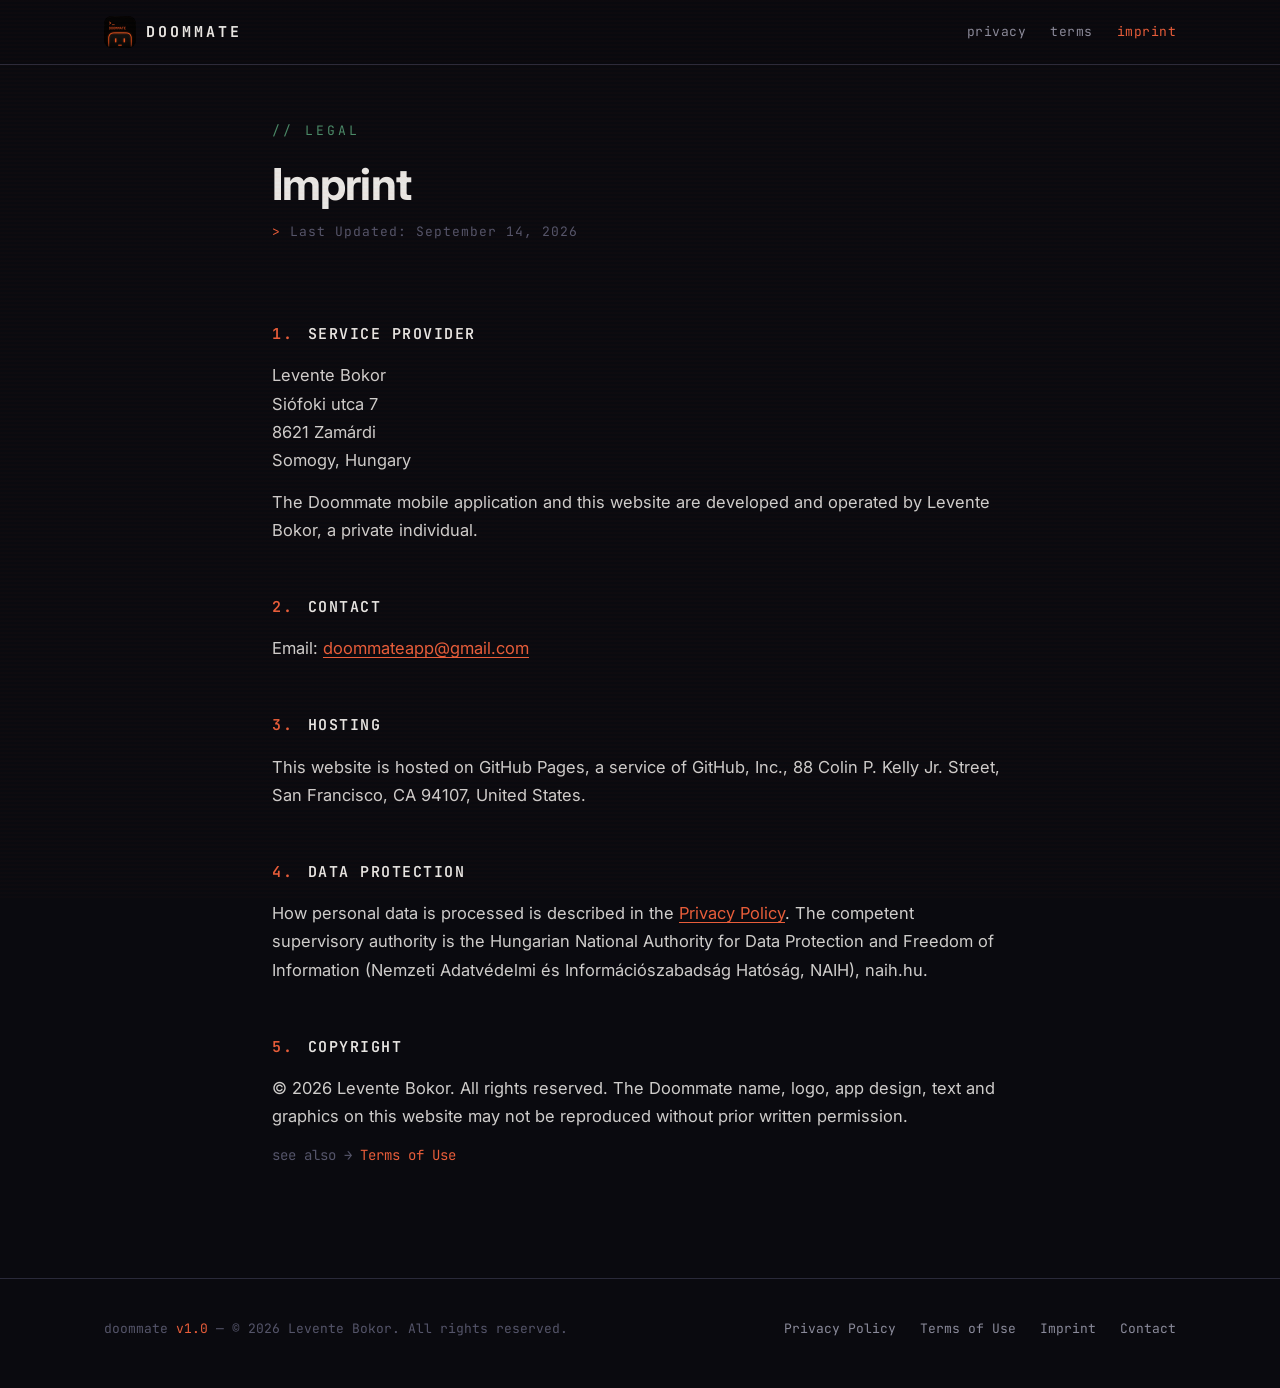
==== imprint/index.html @ 2afd4d6d "created website" ====
<!DOCTYPE html>
<html lang="en">
<head>
  <meta charset="UTF-8">
  <meta name="viewport" content="width=device-width, initial-scale=1.0">
  <title>Imprint · Doommate</title>
  <meta name="description" content="Service provider information for Doommate.">
  <meta name="theme-color" content="#0a0a0f">
  <link rel="canonical" href="https://jrcnn.github.io/doommate-site/imprint/">
  <link rel="icon" type="image/png" sizes="32x32" href="../assets/img/favicon-32.png">
  <link rel="icon" type="image/png" sizes="64x64" href="../assets/img/icon-64.png">
  <link rel="apple-touch-icon" href="../assets/img/apple-touch-icon.png">
  <link rel="preconnect" href="https://fonts.googleapis.com">
  <link rel="preconnect" href="https://fonts.gstatic.com" crossorigin>
  <link rel="stylesheet" href="https://fonts.googleapis.com/css2?family=Inter:wght@400;500;600;700;800&family=JetBrains+Mono:wght@400;500;600;700&display=swap">
  <link rel="stylesheet" href="../assets/css/site.css">
  <link rel="stylesheet" href="../assets/css/legal.css">
</head>
<body>
  <a class="skip-link" href="#main">Skip to content</a>

  <header class="site-header">
    <div class="wrap">
      <a class="brand" href="../" aria-label="Doommate home">
        <img src="../assets/img/icon-64.png" alt="" width="32" height="32">
        <span>Doommate</span>
      </a>
      <nav class="nav" aria-label="Primary">
        <a href="../privacy/">privacy</a>
        <a href="../terms/">terms</a>
        <a href="../imprint/" aria-current="page">imprint</a>
      </nav>
    </div>
  </header>

  <!-- Service provider information (Hungary: Act CVIII of 2001, s. 4).
       If a sole-proprietor registration number or tax number exists, add it under section 1. -->
  <main id="main" class="wrap legal legal--single">
    <header class="doc-head">
      <p class="section-label">// legal</p>
      <h1>Imprint</h1>
      <p class="updated">Last Updated: September 14, 2026</p>
    </header>

    <article class="doc">
      <h2 id="section-1"><span class="num">1.</span> Service Provider</h2>
      <p>
        Levente Bokor<br>
        Siófoki utca 7<br>
        8621 Zamárdi<br>
        Somogy, Hungary
      </p>
      <p>The Doommate mobile application and this website are developed and operated by Levente Bokor, a private individual.</p>

      <h2 id="section-2"><span class="num">2.</span> Contact</h2>
      <p>Email: <a href="mailto:doommateapp@gmail.com">doommateapp@gmail.com</a></p>

      <h2 id="section-3"><span class="num">3.</span> Hosting</h2>
      <p>This website is hosted on GitHub Pages, a service of GitHub, Inc., 88 Colin P. Kelly Jr. Street, San Francisco, CA 94107, United States.</p>

      <h2 id="section-4"><span class="num">4.</span> Data Protection</h2>
      <p>How personal data is processed is described in the <a href="../privacy/">Privacy Policy</a>. The competent supervisory authority is the Hungarian National Authority for Data Protection and Freedom of Information (Nemzeti Adatvédelmi és Információszabadság Hatóság, NAIH), naih.hu.</p>

      <h2 id="section-5"><span class="num">5.</span> Copyright</h2>
      <p>© 2026 Levente Bokor. All rights reserved. The Doommate name, logo, app design, text and graphics on this website may not be reproduced without prior written permission.</p>

      <p class="doc-sibling">see also → <a href="../terms/">Terms of Use</a></p>
    </article>
  </main>

  <footer class="site-footer">
    <div class="wrap">
      <p class="sig">doommate <span class="ver">v1.0</span> — © 2026 Levente Bokor. All rights reserved.</p>
      <nav aria-label="Footer">
        <a href="../privacy/">Privacy Policy</a>
        <a href="../terms/">Terms of Use</a>
        <a href="../imprint/">Imprint</a>
        <a href="mailto:doommateapp@gmail.com">Contact</a>
      </nav>
    </div>
  </footer>
</body>
</html>
---- assets/css/site.css ----
/* Doommate site — design tokens mirror Doommate/DesignSystem/Theme.swift */

:root {
  --bg-deep: #0a0a0f;
  --bg-surface: #12121a;
  --bg-card: #1a1a25;
  --bg-card-hover: #22222f;
  --accent: #E85D3A;
  --accent-dim: rgba(232, 93, 58, 0.15);
  --accent-glow: rgba(232, 93, 58, 0.30);
  --cyan: #4ECDC4;
  --cyan-dim: rgba(78, 205, 196, 0.15);
  --green: #3A9E5C;
  --green-dim: rgba(58, 158, 92, 0.15);
  --yellow: #F2C94C;
  --yellow-dim: rgba(242, 201, 76, 0.15);
  --red: #C0392B;
  --red-dim: rgba(192, 57, 43, 0.15);
  --text-primary: #E8E6E3;
  --text-secondary: #8A8A9A;
  --text-dim: #55556A;
  --comment: #4A8A68;
  --border: #2A2A3A;

  --dialog-normal: #E8E6E3;
  --dialog-emphasis: #4ECDC4;
  --dialog-sass: #F2C94C;
  --dialog-error: #FF5B5B;

  --mono: 'JetBrains Mono', ui-monospace, 'SF Mono', Menlo, Consolas, monospace;
  --sans: 'Inter', system-ui, -apple-system, 'Segoe UI', Roboto, sans-serif;

  --radius-panel: 10px;
  --radius-card: 12px;
  --page: 1120px;
  color-scheme: dark;
}

* { box-sizing: border-box; }

html { scroll-behavior: smooth; }
@media (prefers-reduced-motion: reduce) { html { scroll-behavior: auto; } }

body {
  margin: 0;
  background: var(--bg-deep);
  color: var(--text-primary);
  font-family: var(--sans);
  font-size: 16px;
  line-height: 1.6;
  -webkit-font-smoothing: antialiased;
  /* clip, not hidden: hidden turns <body> into a scroll container and breaks the sticky header */
  overflow-x: clip;
}

/* Scanline texture — same stripe as DMScanlineOverlay, a touch stronger for desktop panels */
body::after {
  content: '';
  position: fixed;
  inset: 0;
  background: repeating-linear-gradient(
    0deg,
    transparent,
    transparent 2px,
    rgba(232, 93, 58, 0.018) 2px,
    rgba(232, 93, 58, 0.018) 4px
  );
  pointer-events: none;
  z-index: 100;
}

img { max-width: 100%; display: block; }

a { color: var(--accent); text-underline-offset: 3px; }
a:hover { color: #ff7a57; }
:focus-visible { outline: 2px solid var(--cyan); outline-offset: 3px; border-radius: 4px; }

::selection { background: var(--accent); color: #fff; }

.wrap {
  max-width: var(--page);
  margin: 0 auto;
  padding: 0 24px;
}

.skip-link {
  position: absolute;
  left: -9999px;
  top: 8px;
  background: var(--accent);
  color: #fff;
  padding: 8px 14px;
  border-radius: 8px;
  font-family: var(--mono);
  z-index: 200;
}
.skip-link:focus { left: 8px; }

/* ── Header ───────────────────────────────────────────── */

.site-header {
  position: sticky;
  top: 0;
  z-index: 50;
  background: rgba(10, 10, 15, 0.82);
  backdrop-filter: blur(12px);
  -webkit-backdrop-filter: blur(12px);
  border-bottom: 1px solid var(--border);
}

.site-header .wrap {
  display: flex;
  align-items: center;
  justify-content: space-between;
  height: 64px;
  gap: 16px;
}

.brand {
  display: flex;
  align-items: center;
  gap: 10px;
  text-decoration: none;
  color: var(--text-primary);
  font-family: var(--mono);
  font-weight: 700;
  font-size: 15px;
  letter-spacing: 3px;
  text-transform: uppercase;
}
.brand:hover { color: var(--text-primary); }
.brand img { width: 32px; height: 32px; border-radius: 8px; }

.nav {
  display: flex;
  align-items: center;
  gap: 24px;
  font-family: var(--mono);
  font-size: 13px;
}
.nav a {
  color: var(--text-secondary);
  text-decoration: none;
  letter-spacing: 0.5px;
}
.nav a:hover, .nav a[aria-current="page"] { color: var(--accent); }

@media (max-width: 640px) {
  .nav .nav-optional { display: none; }
  .nav { gap: 16px; font-size: 12px; }
  .brand span { display: none; }
}

/* ── Shared primitives from the app ───────────────────── */

.sys-line {
  font-family: var(--mono);
  font-size: 13px;
  color: var(--text-dim);
  letter-spacing: 2px;
}
.sys-line .ver { color: var(--accent); }

.screen-label {
  font-family: var(--mono);
  font-size: 13px;
  font-weight: 600;
  letter-spacing: 4px;
  text-transform: uppercase;
  color: var(--accent);
}
.screen-label.dim { color: var(--text-dim); }
.screen-label.cyan { color: var(--cyan); }

.section-label {
  font-family: var(--mono);
  font-size: 13px;
  color: var(--comment);
  letter-spacing: 3px;
  text-transform: uppercase;
  margin: 0 0 14px;
}

.terminal-msg {
  background: var(--bg-surface);
  border: 1px solid var(--border);
  border-radius: var(--radius-panel);
  padding: 16px 20px 18px 22px;
  position: relative;
  overflow: hidden;
}
.terminal-msg::before {
  content: '';
  position: absolute;
  top: 0; left: 0;
  width: 4px;
  height: 100%;
  background: var(--accent);
}
.terminal-msg .prompt {
  font-family: var(--mono);
  font-size: 13px;
  color: var(--accent);
  letter-spacing: 1.5px;
  text-transform: uppercase;
  margin-bottom: 8px;
}
.terminal-msg .msg-text {
  font-family: var(--mono);
  font-size: 15px;
  color: var(--dialog-normal);
  line-height: 1.65;
  letter-spacing: -0.1px;
  margin: 0;
}
.msg-text .c-emphasis { color: var(--dialog-emphasis); font-weight: 700; }
.msg-text .c-sass { color: var(--dialog-sass); }
.msg-text .c-error { color: var(--dialog-error); text-shadow: 1px 0 rgba(78,205,196,0.45), -1px 0 rgba(232,93,58,0.45); }

.cursor {
  display: inline-block;
  width: 0.55em;
  height: 1.1em;
  background: var(--accent);
  margin-left: 2px;
  vertical-align: text-bottom;
  animation: blink 1s step-end infinite;
}
@keyframes blink { 50% { opacity: 0; } }

.card {
  background: var(--bg-card);
  border: 1px solid var(--border);
  border-radius: var(--radius-card);
}

.btn {
  display: inline-flex;
  flex-direction: column;
  align-items: center;
  justify-content: center;
  gap: 4px;
  padding: 16px 32px;
  border-radius: var(--radius-card);
  text-decoration: none;
  position: relative;
  overflow: hidden;
  border: none;
  text-align: center;
}
.btn .btn-text {
  font-family: var(--mono);
  font-size: 15px;
  font-weight: 600;
  letter-spacing: 3px;
  margin-right: -3px; /* cancels the trailing letter-spacing so the label centres */
  text-transform: uppercase;
}
.btn .btn-sub {
  font-family: var(--mono);
  font-size: 12px;
  letter-spacing: 0.5px;
}
.btn-primary { background: var(--accent); color: #fff; }
.btn-primary:hover { color: #fff; background: #f0673f; }
.btn-primary .btn-sub { color: rgba(255,255,255,0.72); }
.btn-primary::after {
  content: '';
  position: absolute;
  top: 0; left: -100%;
  width: 50%;
  height: 100%;
  background: linear-gradient(90deg, transparent, rgba(255,255,255,0.12), transparent);
  animation: shimmer 3.2s ease-in-out infinite;
}
@keyframes shimmer { 0% { left: -100%; } 100% { left: 200%; } }

@media (prefers-reduced-motion: reduce) {
  .btn-primary::after, .cursor { animation: none; }
}

/* ── Footer ───────────────────────────────────────────── */

.site-footer {
  border-top: 1px solid var(--border);
  margin-top: 96px;
  padding: 40px 0 48px;
  font-family: var(--mono);
  font-size: 13px;
  color: var(--text-dim);
}
.site-footer .wrap {
  display: flex;
  flex-wrap: wrap;
  justify-content: space-between;
  gap: 20px 32px;
}
.site-footer nav { display: flex; flex-wrap: wrap; gap: 8px 24px; }
.site-footer a { color: var(--text-secondary); text-decoration: none; }
.site-footer a:hover { color: var(--accent); }
.site-footer .sig { color: var(--text-dim); margin: 0; }
.site-footer .sig .ver { color: var(--accent); }

/* Phones: signature over links, both centred */
@media (max-width: 640px) {
  .site-footer .wrap {
    flex-direction: column;
    align-items: center;
    text-align: center;
    gap: 16px;
  }
  .site-footer nav { justify-content: center; }
}
---- assets/css/legal.css ----
/* Legal pages (/privacy, /terms) — the documents' own class names are kept intact */

.legal {
  display: grid;
  grid-template-columns: 250px minmax(0, 46rem);
  grid-template-areas:
    "toc head"
    "toc doc";
  justify-content: center;
  column-gap: 64px;
  padding-top: 56px;
}
.doc-head { grid-area: head; }
.toc      { grid-area: toc; }
.doc      { grid-area: doc; }

/* ── Contents ─────────────────────────────────────────── */

.toc {
  position: sticky;
  top: 96px;
  align-self: start;
  max-height: calc(100vh - 120px);
  overflow-y: auto;
  scrollbar-width: thin;
  scrollbar-color: var(--border) transparent;
}
.toc summary {
  font-family: var(--mono);
  font-size: 12px;
  color: var(--text-secondary);
  letter-spacing: 2.5px;
  text-transform: uppercase;
  cursor: pointer;
  list-style: none;
  margin-bottom: 14px;
}
.toc summary::-webkit-details-marker { display: none; }
.toc summary::after { content: ' ▾'; color: var(--text-dim); }
.toc[open] summary::after { content: ' ▴'; }
.toc ol {
  list-style: none;
  margin: 0;
  padding: 0 0 0 12px;
  border-left: 1px solid var(--border);
}
.toc li { margin: 0; }
.toc a {
  display: block;
  padding: 5px 0;
  font-size: 13.5px;
  line-height: 1.4;
  color: var(--text-secondary);
  text-decoration: none;
}
.toc a:hover { color: var(--accent); }
.toc .n {
  font-family: var(--mono);
  font-size: 12px;
  color: var(--text-dim);
  display: inline-block;
  min-width: 2.2em;
}

/* Narrow: title first, then the contents, then the document */
@media (max-width: 1024px) {
  .legal {
    grid-template-columns: minmax(0, 46rem);
    grid-template-areas:
      "head"
      "toc"
      "doc";
    padding-top: 40px;
  }
  .toc {
    position: static;
    max-height: none;
    background: var(--bg-card);
    border: 1px solid var(--border);
    border-radius: var(--radius-card);
    padding: 14px 18px 0;
    margin: 0 0 32px;
  }
  .toc summary { margin-bottom: 14px; }
  .toc ol { padding-bottom: 14px; }
}

/* Short documents (imprint): no contents list, one column at every width */
.legal.legal--single {
  grid-template-columns: minmax(0, 46rem);
  grid-template-areas:
    "head"
    "doc";
}

/* ── Document ─────────────────────────────────────────── */

.doc {
  font-size: 16.5px;
  line-height: 1.7;
  color: #cfcdcb;
}

.doc-head .section-label { margin-bottom: 18px; }

.doc-head h1 {
  font-family: var(--sans);
  font-size: clamp(32px, 4.4vw, 44px);
  font-weight: 700;
  letter-spacing: -0.02em;
  line-height: 1.1;
  color: var(--text-primary);
  margin: 0 0 14px;
}

.doc-head .updated {
  font-family: var(--mono);
  font-size: 13px;
  color: var(--text-dim);
  letter-spacing: 1px;
  margin: 0 0 28px;
}
.doc-head .updated::before { content: '> '; color: var(--accent); }

.doc .preamble {
  padding-bottom: 12px;
  border-bottom: 1px solid var(--border);
}

.doc h2 {
  font-family: var(--mono);
  font-size: 15px;
  font-weight: 600;
  letter-spacing: 1.5px;
  text-transform: uppercase;
  line-height: 1.5;
  color: var(--text-primary);
  margin: 52px 0 16px;
  scroll-margin-top: 88px;
}
.doc h2 .num { color: var(--accent); margin-right: 4px; }

.doc h3 {
  font-family: var(--sans);
  font-size: 17px;
  font-weight: 600;
  color: var(--text-primary);
  margin: 30px 0 10px;
}

.doc p { margin: 0 0 14px; }

.doc a { color: var(--accent); }

.doc strong, .doc .field { font-weight: 600; color: var(--text-primary); }

.doc .note {
  color: var(--text-secondary);
  font-size: 15.5px;
  border-left: 2px solid var(--border);
  padding-left: 14px;
}

.doc .caps { text-transform: uppercase; font-size: 0.94em; }

.doc ul {
  margin: 0 0 16px;
  padding-left: 22px;
}
.doc li { margin-bottom: 8px; padding-left: 4px; }
.doc li:last-child { margin-bottom: 0; }
.doc li::marker { color: var(--accent); }
.doc ul.plain { list-style: square; }

.doc code {
  font-family: var(--mono);
  font-size: 0.86em;
  color: var(--cyan);
  background: var(--bg-card);
  border: 1px solid var(--border);
  padding: 1px 6px;
  border-radius: 4px;
}

.doc .table-scroll {
  overflow-x: auto;
  margin: 0 0 18px;
  background: var(--bg-card);
  border: 1px solid var(--border);
  border-radius: var(--radius-card);
}
.doc table {
  width: 100%;
  border-collapse: collapse;
  font-size: 15px;
}
.doc th, .doc td {
  text-align: left;
  padding: 10px 16px;
  border-bottom: 1px solid var(--border);
  vertical-align: top;
}
.doc tr:last-child td { border-bottom: none; }
.doc th {
  font-family: var(--mono);
  font-size: 12px;
  font-weight: 500;
  letter-spacing: 1.5px;
  text-transform: uppercase;
  color: var(--comment);
  white-space: nowrap;
}
.doc td:first-child {
  font-family: var(--mono);
  font-size: 13.5px;
  color: var(--cyan);
  white-space: nowrap;
}
.doc td { color: var(--text-secondary); }

.doc hr {
  border: none;
  border-top: 1px solid var(--border);
  margin: 48px 0 0;
}

.doc-sibling {
  font-family: var(--mono);
  font-size: 14px;
  margin-top: 28px;
  color: var(--text-dim);
}
.doc-sibling a { text-decoration: none; }
.doc-sibling a:hover { text-decoration: underline; }
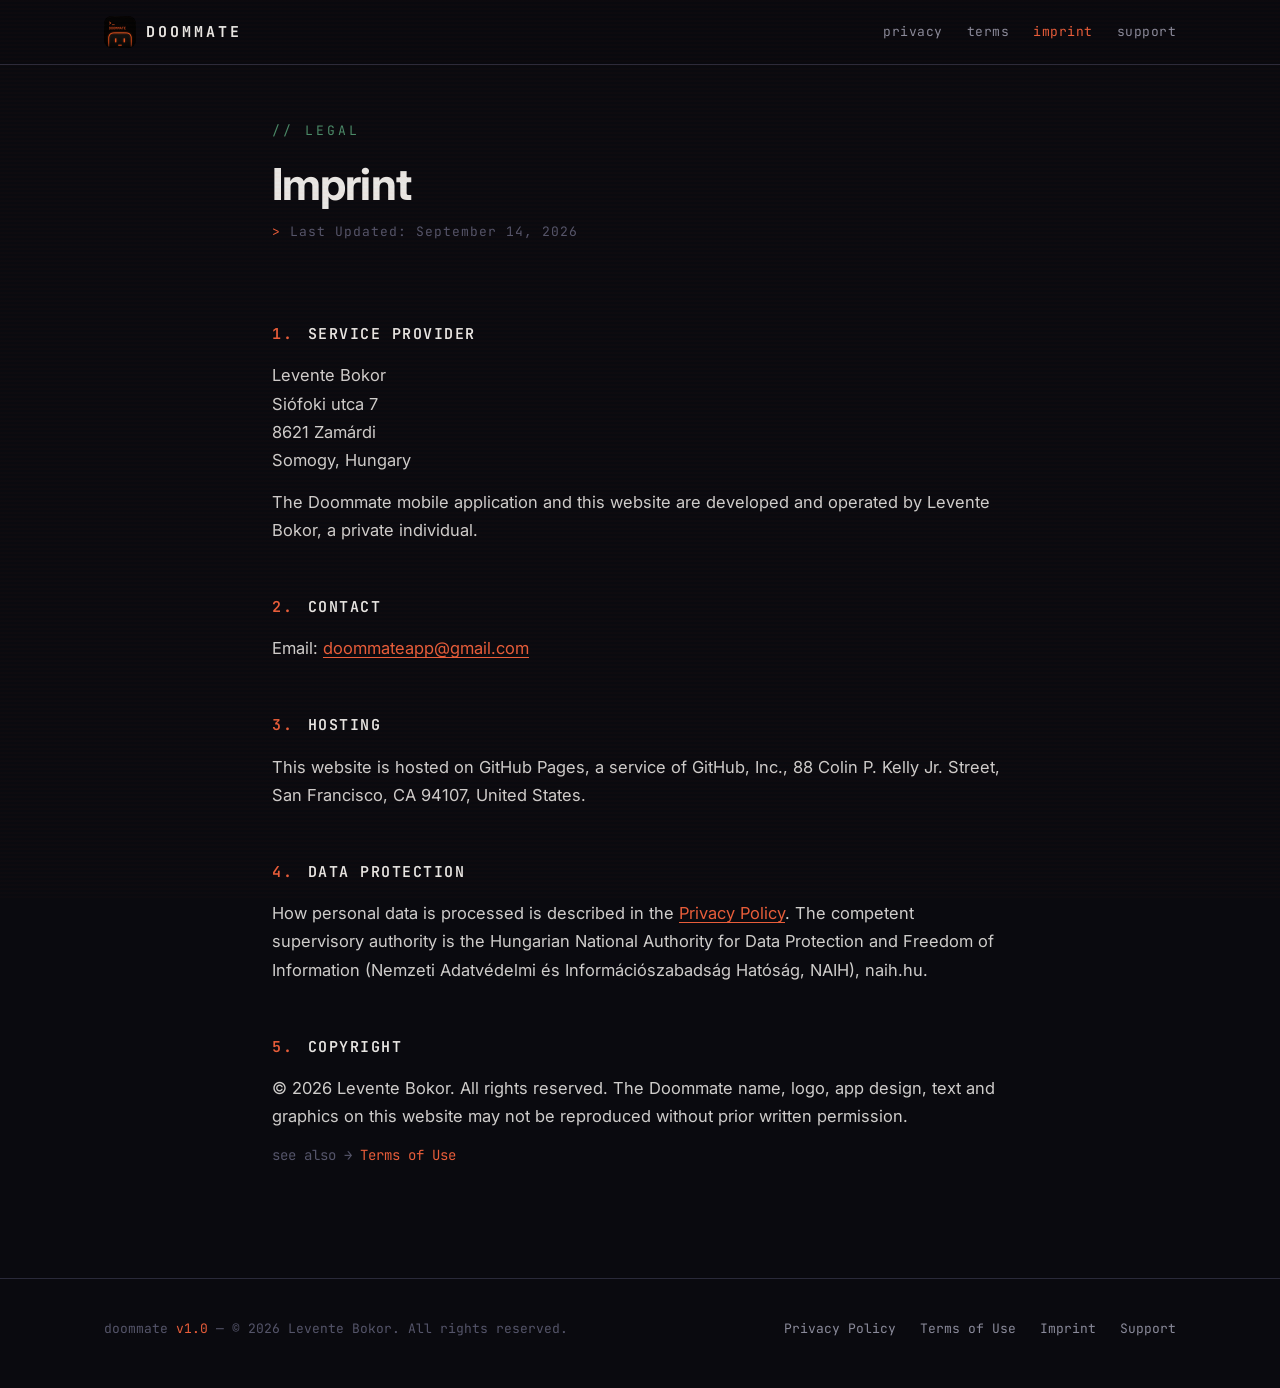
==== commit 59c33ea6: "support site" ====
--- a/imprint/index.html
+++ b/imprint/index.html
@@ -6,7 +6,7 @@
   <title>Imprint · Doommate</title>
   <meta name="description" content="Service provider information for Doommate.">
   <meta name="theme-color" content="#0a0a0f">
-  <link rel="canonical" href="https://jrcnn.github.io/doommate-site/imprint/">
+  <link rel="canonical" href="https://doommate.com/imprint/">
   <link rel="icon" type="image/png" sizes="32x32" href="../assets/img/favicon-32.png">
   <link rel="icon" type="image/png" sizes="64x64" href="../assets/img/icon-64.png">
   <link rel="apple-touch-icon" href="../assets/img/apple-touch-icon.png">
@@ -29,6 +29,7 @@
         <a href="../privacy/">privacy</a>
         <a href="../terms/">terms</a>
         <a href="../imprint/" aria-current="page">imprint</a>
+        <a href="../support/">support</a>
       </nav>
     </div>
   </header>
@@ -75,7 +76,7 @@
         <a href="../privacy/">Privacy Policy</a>
         <a href="../terms/">Terms of Use</a>
         <a href="../imprint/">Imprint</a>
-        <a href="mailto:doommateapp@gmail.com">Contact</a>
+        <a href="../support/">Support</a>
       </nav>
     </div>
   </footer>
--- a/assets/css/legal.css
+++ b/assets/css/legal.css
@@ -93,6 +93,13 @@
     "doc";
 }
 
+/* Support: a single contact button */
+.support-cta { margin-top: 28px; }
+.doc .support-cta .btn { color: #fff; min-width: 300px; }
+@media (max-width: 640px) {
+  .doc .support-cta .btn { width: 100%; min-width: 0; }
+}
+
 /* ── Document ─────────────────────────────────────────── */
 
 .doc {
